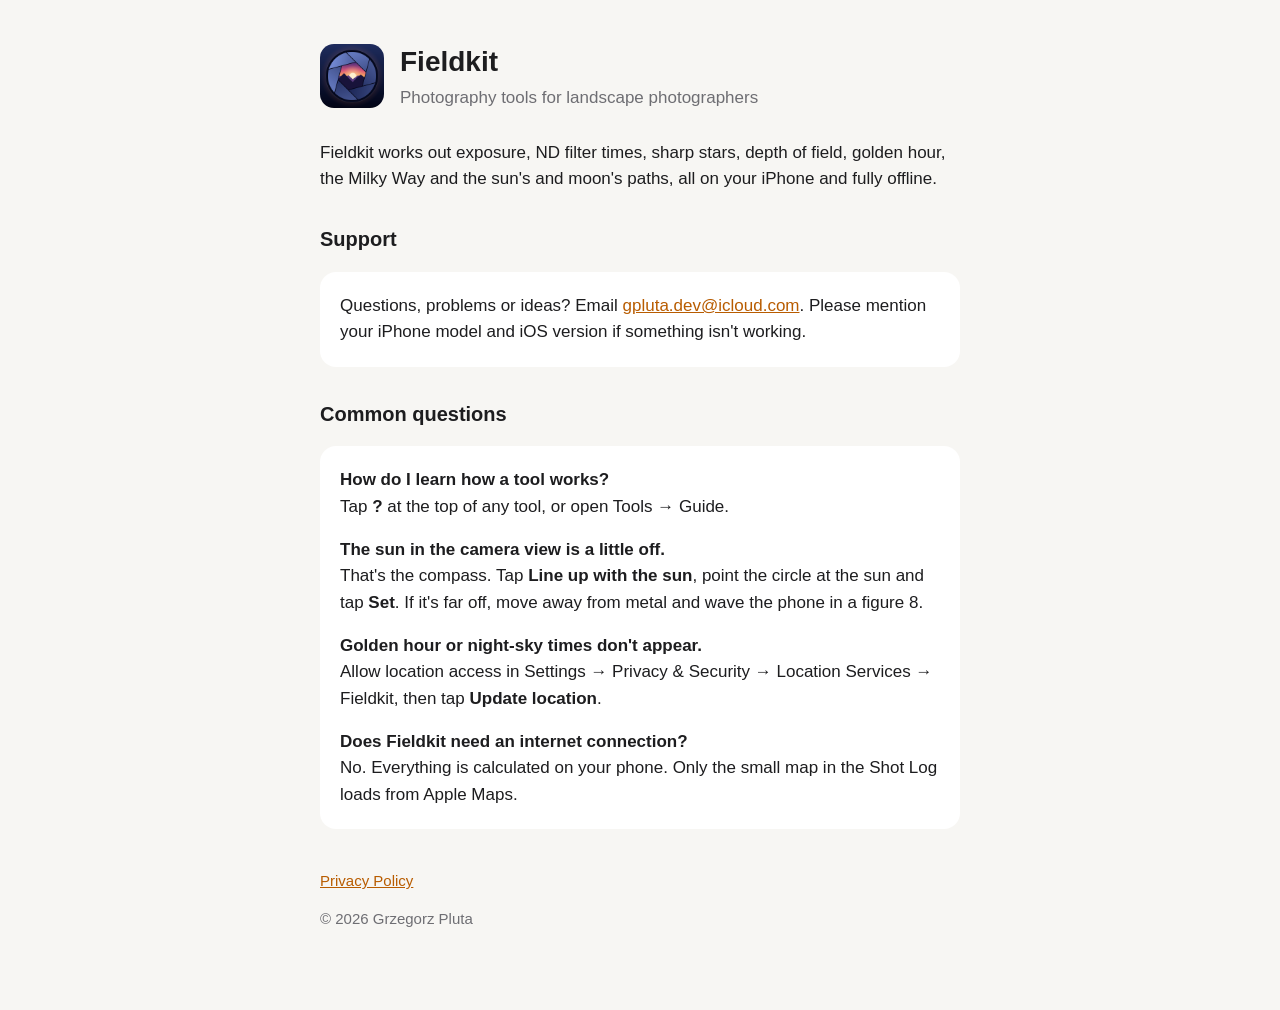
==== index.html @ 33e81ce0 "Fieldkit support and privacy pages" ====
<!doctype html>
<html lang="en">
<head>
<meta charset="utf-8">
<meta name="viewport" content="width=device-width, initial-scale=1">
<title>Fieldkit – Support</title>
<link rel="stylesheet" href="style.css">
</head>
<body>
<main>
  <header>
    <img src="icon.png" alt="">
    <div>
      <h1>Fieldkit</h1>
      <p>Photography tools for landscape photographers</p>
    </div>
  </header>

  <p>Fieldkit works out exposure, ND filter times, sharp stars, depth of field, golden hour, the Milky Way and the sun's and moon's paths, all on your iPhone and fully offline.</p>

  <h2>Support</h2>
  <div class="card">
    <p>Questions, problems or ideas? Email <a href="mailto:gpluta.dev@icloud.com">gpluta.dev@icloud.com</a>. Please mention your iPhone model and iOS version if something isn't working.</p>
  </div>

  <h2>Common questions</h2>
  <div class="card">
    <p><strong>How do I learn how a tool works?</strong><br>Tap <strong>?</strong> at the top of any tool, or open Tools → Guide.</p>
    <p><strong>The sun in the camera view is a little off.</strong><br>That's the compass. Tap <strong>Line up with the sun</strong>, point the circle at the sun and tap <strong>Set</strong>. If it's far off, move away from metal and wave the phone in a figure 8.</p>
    <p><strong>Golden hour or night-sky times don't appear.</strong><br>Allow location access in Settings → Privacy &amp; Security → Location Services → Fieldkit, then tap <strong>Update location</strong>.</p>
    <p><strong>Does Fieldkit need an internet connection?</strong><br>No. Everything is calculated on your phone. Only the small map in the Shot Log loads from Apple Maps.</p>
  </div>

  <nav><a href="privacy.html">Privacy Policy</a></nav>
  <p class="muted">© 2026 Grzegorz Pluta</p>
</main>
</body>
</html>
---- style.css ----
:root { --bg: #f7f6f3; --text: #1d1d1f; --muted: #6e6e73; --accent: #b85c00; --card: #ffffff; }
@media (prefers-color-scheme: dark) {
  :root { --bg: #0b0d1c; --text: #f2f2f7; --muted: #a1a1aa; --accent: #ffa552; --card: #161a33; }
}
* { box-sizing: border-box; }
body { margin: 0; background: var(--bg); color: var(--text);
  font: 17px/1.55 -apple-system, BlinkMacSystemFont, "Segoe UI", Roboto, sans-serif; }
main { max-width: 680px; margin: 0 auto; padding: 40px 20px 64px; }
header { display: flex; align-items: center; gap: 16px; margin-bottom: 28px; }
header img { width: 64px; height: 64px; border-radius: 14px; }
header h1 { margin: 0; font-size: 28px; }
header p { margin: 2px 0 0; color: var(--muted); }
h2 { margin-top: 32px; font-size: 20px; }
a { color: var(--accent); }
.card { background: var(--card); border-radius: 16px; padding: 4px 20px; }
.muted { color: var(--muted); font-size: 15px; }
nav { margin-top: 40px; font-size: 15px; }
nav a { margin-right: 16px; }
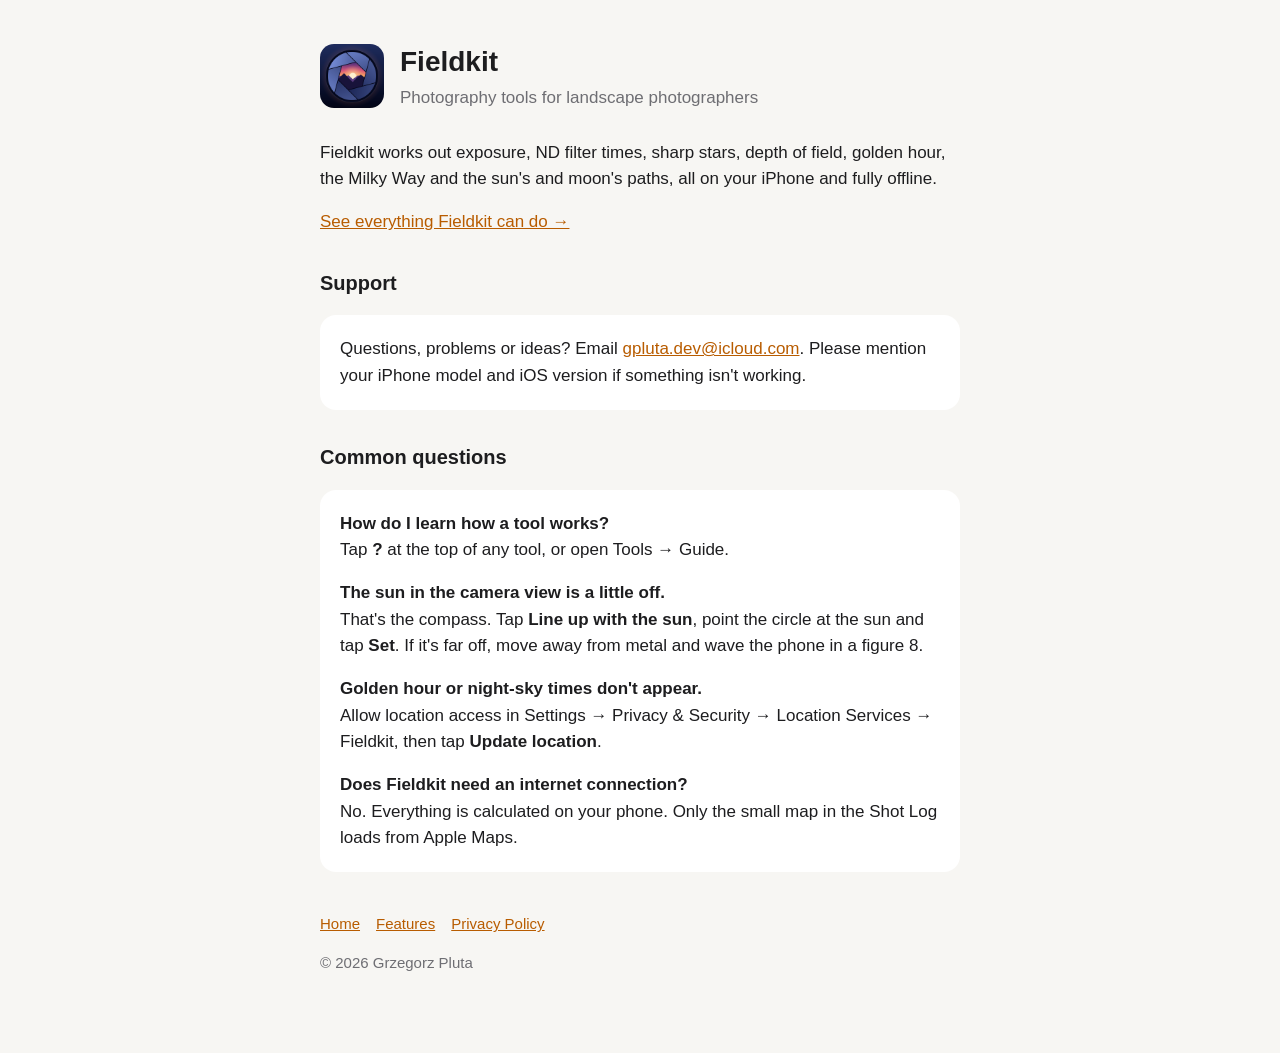
==== commit c2aa4100: "update website" ====
--- a/index.html
+++ b/index.html
@@ -17,6 +17,7 @@
   </header>
 
   <p>Fieldkit works out exposure, ND filter times, sharp stars, depth of field, golden hour, the Milky Way and the sun's and moon's paths, all on your iPhone and fully offline.</p>
+  <p><a href="features.html">See everything Fieldkit can do →</a></p>
 
   <h2>Support</h2>
   <div class="card">
@@ -31,7 +32,7 @@
     <p><strong>Does Fieldkit need an internet connection?</strong><br>No. Everything is calculated on your phone. Only the small map in the Shot Log loads from Apple Maps.</p>
   </div>
 
-  <nav><a href="privacy.html">Privacy Policy</a></nav>
+  <nav><a href="home.html">Home</a><a href="features.html">Features</a><a href="privacy.html">Privacy Policy</a></nav>
   <p class="muted">© 2026 Grzegorz Pluta</p>
 </main>
 </body>
--- a/style.css
+++ b/style.css
@@ -16,3 +16,50 @@
 .muted { color: var(--muted); font-size: 15px; }
 nav { margin-top: 40px; font-size: 15px; }
 nav a { margin-right: 16px; }
+
+/* Features page: wider, with a screenshot beside each section on larger screens. */
+main.wide { max-width: 860px; }
+.toc { display: flex; flex-wrap: wrap; gap: 8px; margin: 24px 0 8px; font-size: 15px; }
+.toc a { background: var(--card); border-radius: 999px; padding: 4px 12px; margin: 0; text-decoration: none; }
+.feature { display: flex; gap: 32px; align-items: flex-start; padding-top: 8px; scroll-margin-top: 16px; }
+.feature > div { flex: 1; min-width: 0; }
+.feature > img { width: 230px; height: auto; border-radius: 28px; margin-top: 40px;
+  box-shadow: 0 8px 30px rgba(0, 0, 0, 0.18); }
+.feature ul { padding-left: 20px; }
+.feature li { margin-bottom: 8px; }
+.lead { font-size: 19px; }
+@media (max-width: 640px) {
+  .feature { flex-direction: column; gap: 0; }
+  .feature > img { width: 60%; max-width: 260px; margin: 8px auto 0; }
+}
+
+/* Landing page (home.html). */
+.home .hero { background: #0a0d1c url(img/hero.jpg) center bottom / cover no-repeat; color: #fff;
+  min-height: 560px; display: flex; }
+.hero-inner { max-width: 860px; width: 100%; margin: 0 auto; padding: 56px 20px 200px; text-align: center; }
+.hero-icon { width: 96px; height: 96px; border-radius: 22px; box-shadow: 0 10px 30px rgba(0, 0, 0, 0.45); }
+.hero h1 { margin: 16px 0 0; font-size: 56px; line-height: 1.1; font-family: ui-rounded, -apple-system, sans-serif; }
+.tagline { margin: 6px 0 0; font-size: 24px; font-weight: 600; }
+.hero-sub { margin: 10px auto 0; max-width: 480px; color: rgba(255, 255, 255, 0.85); }
+.hero-actions { display: flex; flex-wrap: wrap; gap: 12px; justify-content: center; margin-top: 24px; }
+.badge, .button { border-radius: 999px; padding: 10px 20px; font-size: 16px; font-weight: 600; }
+.badge { background: rgba(255, 255, 255, 0.15); border: 1px solid rgba(255, 255, 255, 0.35); }
+.button { background: #ffa552; color: #1d1d1f; text-decoration: none; }
+.tools { display: grid; grid-template-columns: repeat(auto-fill, minmax(240px, 1fr)); gap: 12px; }
+.tools a { background: var(--card); border-radius: 16px; padding: 14px 18px; color: var(--text); text-decoration: none; }
+.tools a:hover { outline: 2px solid var(--accent); }
+.tools strong { display: block; color: var(--accent); }
+.tools span { font-size: 15px; color: var(--muted); }
+.shots { display: flex; gap: 16px; overflow-x: auto; scroll-snap-type: x mandatory; margin: 32px -20px 0; padding: 8px 20px 20px; }
+.shots img { width: 200px; height: auto; flex: none; border-radius: 24px; scroll-snap-align: start;
+  box-shadow: 0 6px 20px rgba(0, 0, 0, 0.18); }
+.highlights { display: grid; grid-template-columns: repeat(auto-fit, minmax(260px, 1fr)); gap: 12px; }
+.highlights .card { padding: 4px 20px 8px; }
+.highlights h3 { margin: 14px 0 4px; font-size: 17px; }
+.highlights p { margin: 0 0 8px; font-size: 15px; color: var(--muted); }
+@media (max-width: 640px) {
+  .home .hero { min-height: 520px; }
+  .hero-inner { padding-bottom: 160px; }
+  .hero h1 { font-size: 44px; }
+  .tagline { font-size: 20px; }
+}
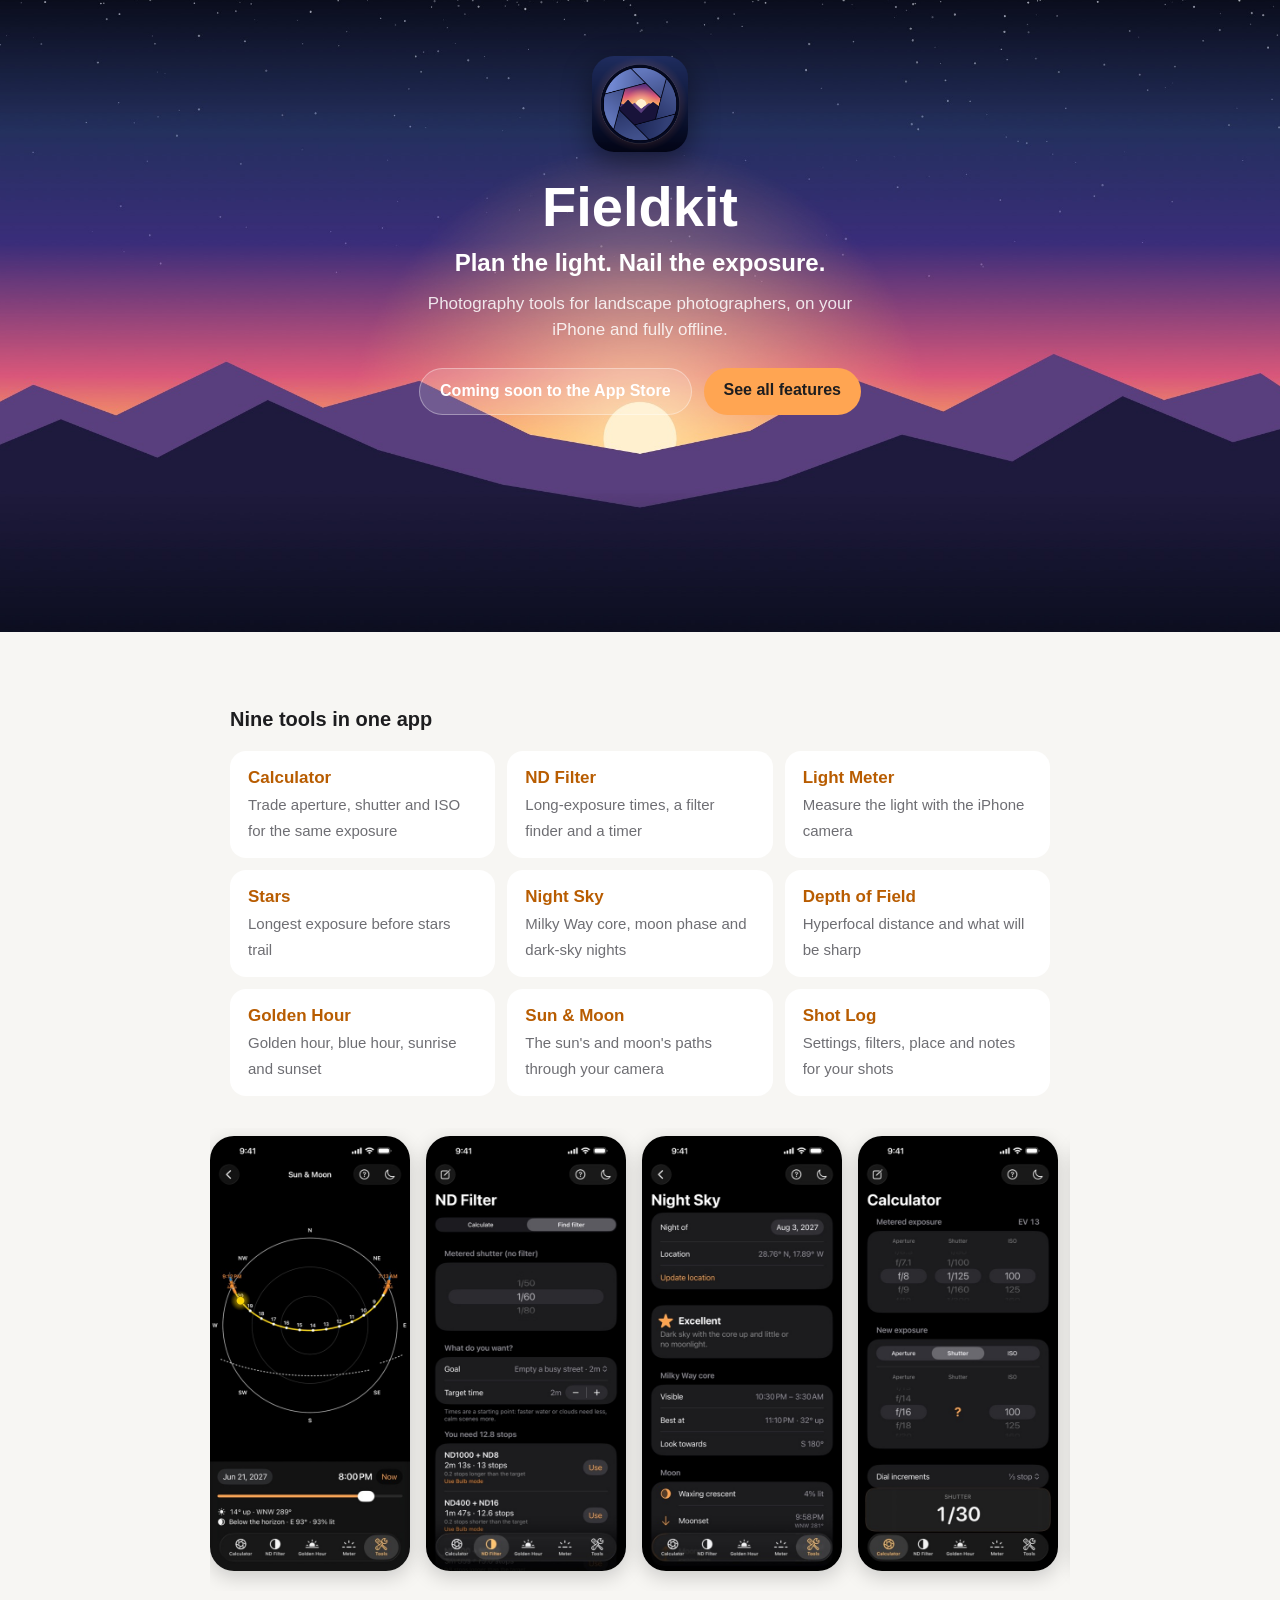
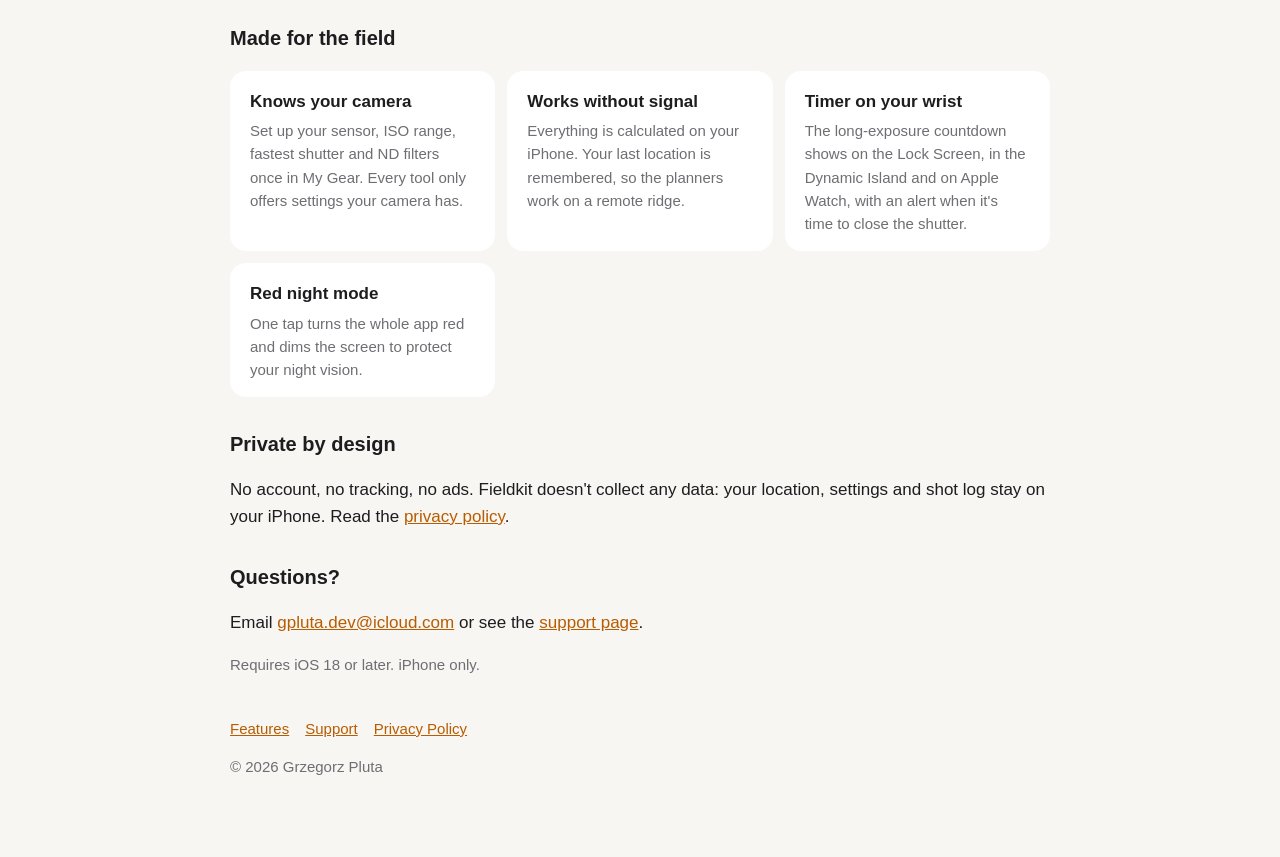
==== commit 97cd108c: "Landing page at the root; Support moves to support.html home.html redirects to the root for old link" ====
--- a/index.html
+++ b/index.html
@@ -3,36 +3,68 @@
 <head>
 <meta charset="utf-8">
 <meta name="viewport" content="width=device-width, initial-scale=1">
-<title>Fieldkit – Support</title>
+<title>Fieldkit – Photography tools for landscape photographers</title>
+<meta name="description" content="Fieldkit is an iPhone app for landscape photographers: exposure and ND filter calculators, a light meter, star and Milky Way planning, depth of field, golden hour and the sun's and moon's paths. Fully offline, no data collected.">
+<meta property="og:title" content="Fieldkit">
+<meta property="og:description" content="Plan the light. Nail the exposure. Photography tools for landscape photographers, on your iPhone.">
+<meta property="og:image" content="https://gpluta.github.io/fieldkit-app/img/hero.jpg">
 <link rel="stylesheet" href="style.css">
 </head>
-<body>
-<main>
-  <header>
-    <img src="icon.png" alt="">
-    <div>
-      <h1>Fieldkit</h1>
-      <p>Photography tools for landscape photographers</p>
-    </div>
-  </header>
+<body class="home">
+<div class="hero">
+  <div class="hero-inner">
+    <img src="icon.png" alt="" class="hero-icon">
+    <h1>Fieldkit</h1>
+    <p class="tagline">Plan the light. Nail the exposure.</p>
+    <p class="hero-sub">Photography tools for landscape photographers, on your iPhone and fully offline.</p>
+    <p class="hero-actions">
+      <span class="badge">Coming soon to the App Store</span>
+      <a class="button" href="features.html">See all features</a>
+    </p>
+  </div>
+</div>
 
-  <p>Fieldkit works out exposure, ND filter times, sharp stars, depth of field, golden hour, the Milky Way and the sun's and moon's paths, all on your iPhone and fully offline.</p>
-  <p><a href="features.html">See everything Fieldkit can do →</a></p>
-
-  <h2>Support</h2>
-  <div class="card">
-    <p>Questions, problems or ideas? Email <a href="mailto:gpluta.dev@icloud.com">gpluta.dev@icloud.com</a>. Please mention your iPhone model and iOS version if something isn't working.</p>
+<main class="wide">
+  <h2>Nine tools in one app</h2>
+  <div class="tools">
+    <a href="features.html#calculator"><strong>Calculator</strong><span>Trade aperture, shutter and ISO for the same exposure</span></a>
+    <a href="features.html#nd"><strong>ND Filter</strong><span>Long-exposure times, a filter finder and a timer</span></a>
+    <a href="features.html#meter"><strong>Light Meter</strong><span>Measure the light with the iPhone camera</span></a>
+    <a href="features.html#stars"><strong>Stars</strong><span>Longest exposure before stars trail</span></a>
+    <a href="features.html#night-sky"><strong>Night Sky</strong><span>Milky Way core, moon phase and dark-sky nights</span></a>
+    <a href="features.html#dof"><strong>Depth of Field</strong><span>Hyperfocal distance and what will be sharp</span></a>
+    <a href="features.html#golden-hour"><strong>Golden Hour</strong><span>Golden hour, blue hour, sunrise and sunset</span></a>
+    <a href="features.html#sun-moon"><strong>Sun &amp; Moon</strong><span>The sun's and moon's paths through your camera</span></a>
+    <a href="features.html#shot-log"><strong>Shot Log</strong><span>Settings, filters, place and notes for your shots</span></a>
   </div>
 
-  <h2>Common questions</h2>
-  <div class="card">
-    <p><strong>How do I learn how a tool works?</strong><br>Tap <strong>?</strong> at the top of any tool, or open Tools → Guide.</p>
-    <p><strong>The sun in the camera view is a little off.</strong><br>That's the compass. Tap <strong>Line up with the sun</strong>, point the circle at the sun and tap <strong>Set</strong>. If it's far off, move away from metal and wave the phone in a figure 8.</p>
-    <p><strong>Golden hour or night-sky times don't appear.</strong><br>Allow location access in Settings → Privacy &amp; Security → Location Services → Fieldkit, then tap <strong>Update location</strong>.</p>
-    <p><strong>Does Fieldkit need an internet connection?</strong><br>No. Everything is calculated on your phone. Only the small map in the Shot Log loads from Apple Maps.</p>
+  <div class="shots" aria-label="Screenshots">
+    <img src="img/sun-moon.jpg" alt="Sun &amp; Moon sky chart" width="460" height="1000" loading="lazy">
+    <img src="img/nd-find.jpg" alt="ND Filter suggesting ND1000 + ND8" width="460" height="1000" loading="lazy">
+    <img src="img/night-sky.jpg" alt="Night Sky rating a night as excellent" width="460" height="1000" loading="lazy">
+    <img src="img/calculator.jpg" alt="Equivalent exposure calculator" width="460" height="1000" loading="lazy">
+    <img src="img/golden-hour.jpg" alt="Golden Hour times" width="460" height="1000" loading="lazy">
+    <img src="img/night-mode.jpg" alt="Stars in red night mode" width="460" height="1000" loading="lazy">
+    <img src="img/depth-of-field.jpg" alt="Depth of Field" width="460" height="1000" loading="lazy">
   </div>
 
-  <nav><a href="home.html">Home</a><a href="features.html">Features</a><a href="privacy.html">Privacy Policy</a></nav>
+  <h2>Made for the field</h2>
+  <div class="highlights">
+    <div class="card"><h3>Knows your camera</h3><p>Set up your sensor, ISO range, fastest shutter and ND filters once in My Gear. Every tool only offers settings your camera has.</p></div>
+    <div class="card"><h3>Works without signal</h3><p>Everything is calculated on your iPhone. Your last location is remembered, so the planners work on a remote ridge.</p></div>
+    <div class="card"><h3>Timer on your wrist</h3><p>The long-exposure countdown shows on the Lock Screen, in the Dynamic Island and on Apple Watch, with an alert when it's time to close the shutter.</p></div>
+    <div class="card"><h3>Red night mode</h3><p>One tap turns the whole app red and dims the screen to protect your night vision.</p></div>
+  </div>
+
+  <h2>Private by design</h2>
+  <p>No account, no tracking, no ads. Fieldkit doesn't collect any data: your location, settings and shot log stay on your iPhone. Read the <a href="privacy.html">privacy policy</a>.</p>
+
+  <h2>Questions?</h2>
+  <p>Email <a href="mailto:gpluta.dev@icloud.com">gpluta.dev@icloud.com</a> or see the <a href="support.html">support page</a>.</p>
+
+  <p class="muted">Requires iOS 18 or later. iPhone only.</p>
+
+  <nav><a href="features.html">Features</a><a href="support.html">Support</a><a href="privacy.html">Privacy Policy</a></nav>
   <p class="muted">© 2026 Grzegorz Pluta</p>
 </main>
 </body>
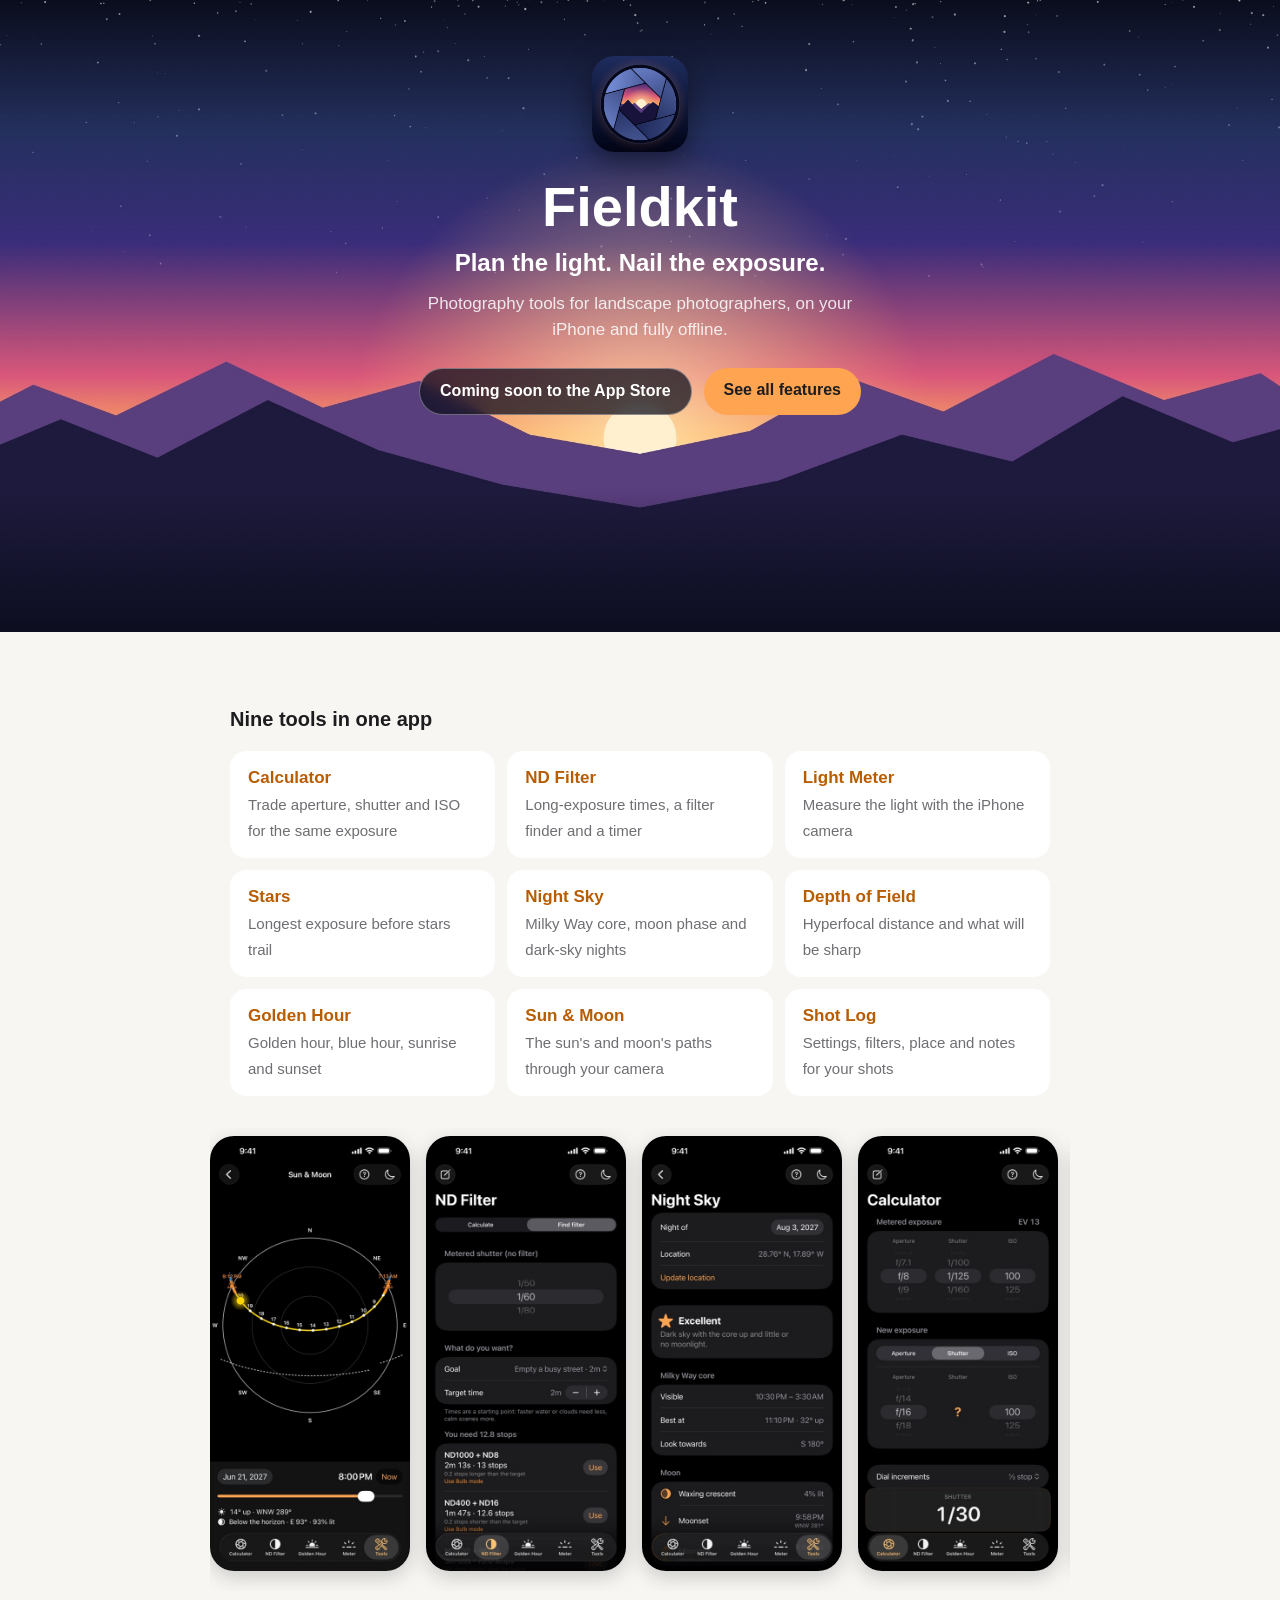
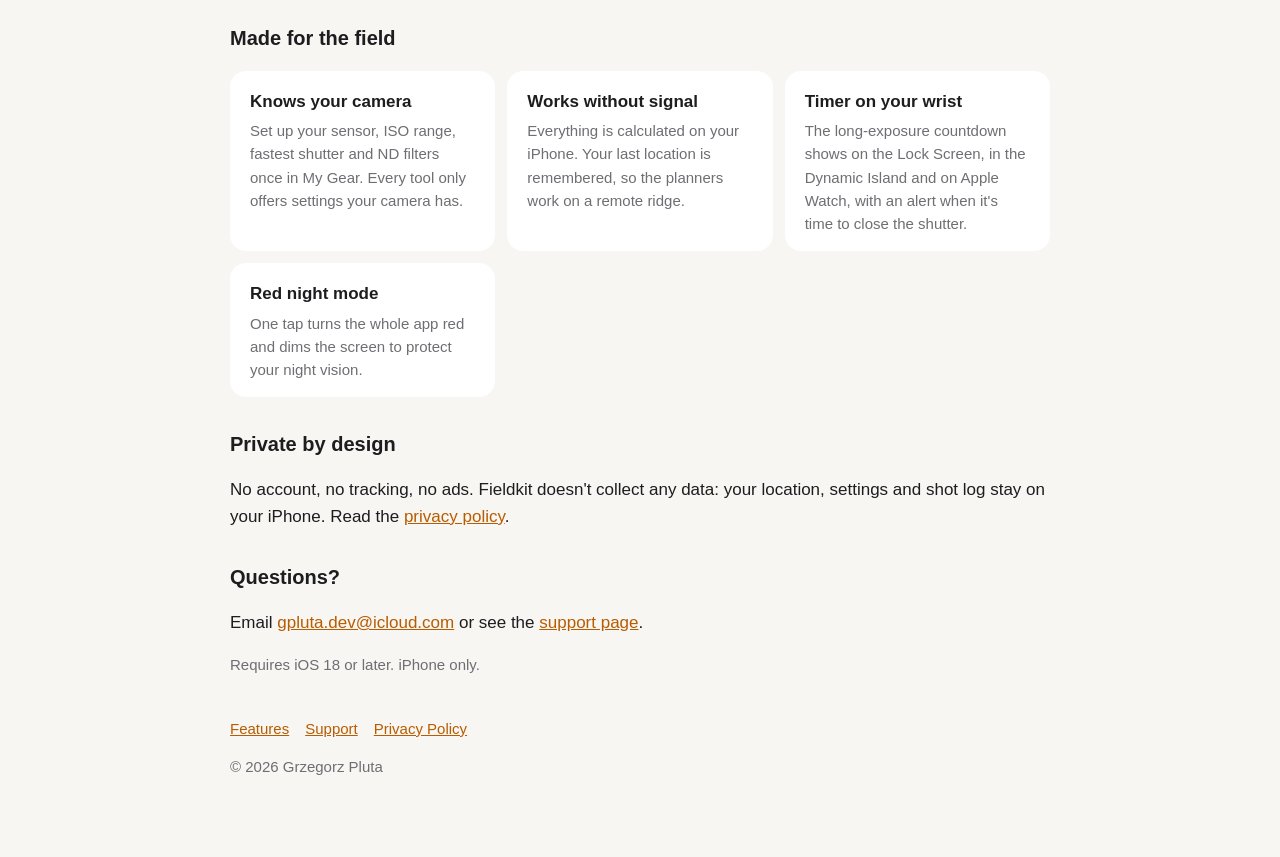
==== commit 23d9439f: "Fix claims that didn't match the app; add favicon and a timer FAQ Co-Authored-By: Claude Opus 5.5 <n" ====
--- a/index.html
+++ b/index.html
@@ -8,6 +8,8 @@
 <meta property="og:title" content="Fieldkit">
 <meta property="og:description" content="Plan the light. Nail the exposure. Photography tools for landscape photographers, on your iPhone.">
 <meta property="og:image" content="https://gpluta.github.io/fieldkit-app/img/hero.jpg">
+<link rel="icon" type="image/png" href="icon.png">
+<link rel="apple-touch-icon" href="icon.png">
 <link rel="stylesheet" href="style.css">
 </head>
 <body class="home">
--- a/style.css
+++ b/style.css
@@ -43,7 +43,9 @@
 .hero-sub { margin: 10px auto 0; max-width: 480px; color: rgba(255, 255, 255, 0.85); }
 .hero-actions { display: flex; flex-wrap: wrap; gap: 12px; justify-content: center; margin-top: 24px; }
 .badge, .button { border-radius: 999px; padding: 10px 20px; font-size: 16px; font-weight: 600; }
-.badge { background: rgba(255, 255, 255, 0.15); border: 1px solid rgba(255, 255, 255, 0.35); }
+/* A dark, mostly opaque pill so the white text stays readable over the bright sunset glow. */
+.badge { background: rgba(10, 13, 28, 0.72); border: 1px solid rgba(255, 255, 255, 0.35);
+  -webkit-backdrop-filter: blur(8px); backdrop-filter: blur(8px); }
 .button { background: #ffa552; color: #1d1d1f; text-decoration: none; }
 .tools { display: grid; grid-template-columns: repeat(auto-fill, minmax(240px, 1fr)); gap: 12px; }
 .tools a { background: var(--card); border-radius: 16px; padding: 14px 18px; color: var(--text); text-decoration: none; }
